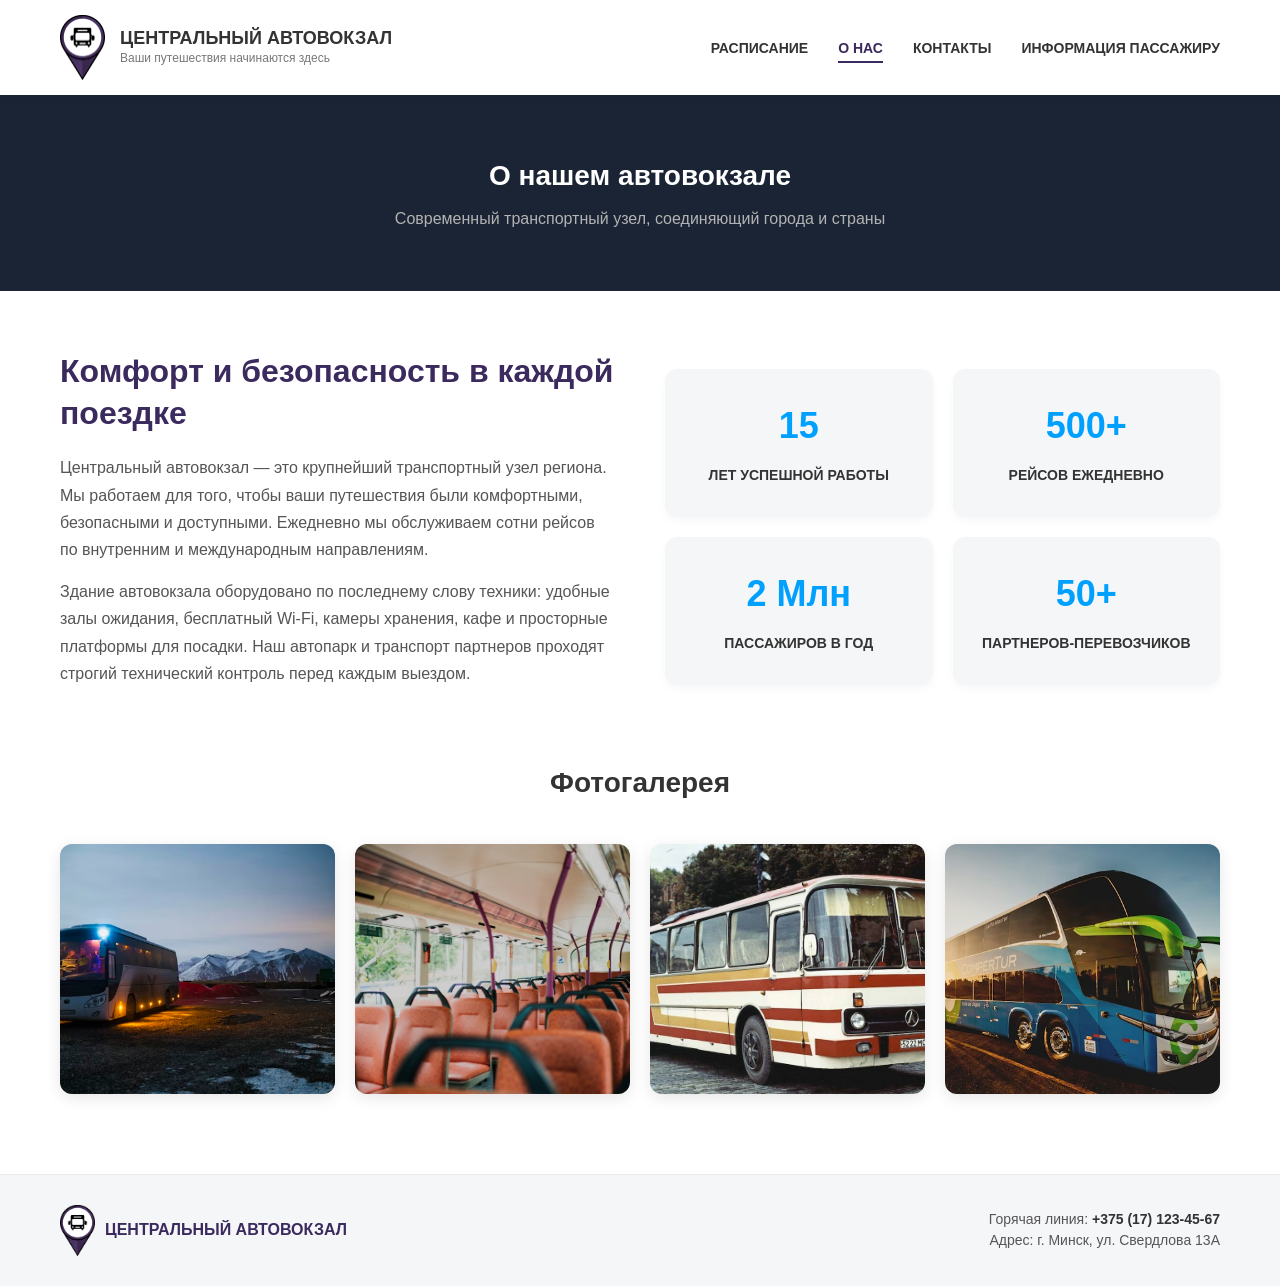
==== Курсовая КЯР/Bus station/about.html @ e3fa8789 "Add files via upload" ====
<!DOCTYPE html>
<html lang="ru">
<head>
    <meta charset="UTF-8">
    <meta name="viewport" content="width=device-width, initial-scale=1.0">
    <title>Центральный Автовокзал - О нас</title>
    <link rel="stylesheet" href="css/style1.css">
</head>
<body>

    <header class="header">
        <div class="container header-inner">
            <a href="index.html" class="logo">
                <img src="materials/Group 3.png" alt="Логотип">
                <div class="logo-text">
                    <span class="logo-title">ЦЕНТРАЛЬНЫЙ АВТОВОКЗАЛ</span>
                    <span>Ваши путешествия начинаются здесь</span>
                </div>
            </a>
            
            <button class="burger-menu" aria-label="Открыть меню">
                <span></span>
                <span></span>
                <span></span>
            </button>
            
            <nav class="main-nav">
                <ul>
                    <li><a href="schedule.html">РАСПИСАНИЕ</a></li>
                    <li><a href="about.html">О НАС</a></li>
                    <li><a href="contacts.html">КОНТАКТЫ</a></li>
                    <li><a href="info.html">ИНФОРМАЦИЯ ПАССАЖИРУ</a></li>
                </ul>
            </nav>
        </div>
    </header>

    <main>
        <section class="page-header bg-dark">
            <div class="container">
                <h1 class="section-title">О нашем автовокзале</h1>
                <p>Современный транспортный узел, соединяющий города и страны</p>
            </div>
        </section>

        <section class="about-section">
            <div class="container">
                <div class="about-content">
                    <div class="about-text">
                        <h2>Комфорт и безопасность в каждой поездке</h2>
                        <p>Центральный автовокзал — это крупнейший транспортный узел региона. Мы работаем для того, чтобы ваши путешествия были комфортными, безопасными и доступными. Ежедневно мы обслуживаем сотни рейсов по внутренним и международным направлениям.</p>
                        <p>Здание автовокзала оборудовано по последнему слову техники: удобные залы ожидания, бесплатный Wi-Fi, камеры хранения, кафе и просторные платформы для посадки. Наш автопарк и транспорт партнеров проходят строгий технический контроль перед каждым выездом.</p>
                    </div>
                    
                    <div class="about-stats">
                        <div class="stat-card">
                            <span class="stat-number">15</span>
                            <span class="stat-label">Лет успешной работы</span>
                        </div>
                        <div class="stat-card">
                            <span class="stat-number">500+</span>
                            <span class="stat-label">Рейсов ежедневно</span>
                        </div>
                        <div class="stat-card">
                            <span class="stat-number">2 Млн</span>
                            <span class="stat-label">Пассажиров в год</span>
                        </div>
                        <div class="stat-card">
                            <span class="stat-number">50+</span>
                            <span class="stat-label">Партнеров-перевозчиков</span>
                        </div>
                    </div>
                </div>
            </div>
        </section>

        <section class="gallery-section">
            <div class="container">
                <h2 class="gallery-title">Фотогалерея</h2>
                <div class="gallery-grid">
                    <div class="gallery-item">
                        <img src="materials/busmountauin.avif" alt="Автобус в горах">
                    </div>
                    <div class="gallery-item">
                        <img src="materials/salon.avif" alt="Салон">
                    </div>
                    <div class="gallery-item">
                        <img src="materials/ussrbus.jpg" alt="Старый автобус">
                    </div>
                    <div class="gallery-item">
                        <img src="materials/modernbus.avif" alt="Современный автобус">
                    </div>
                </div>
            </div>
        </section>
    </main>

    <footer class="footer">
        <div class="container footer-inner">
            <div class="footer-logo">
                <img src="materials/Group 3.png" alt="">
                <span class="footer-title">ЦЕНТРАЛЬНЫЙ АВТОВОКЗАЛ</span>
            </div> 
            <div class="footer-contacts">
                <p>Горячая линия: <span class="fw-bold">+375 (17) 123-45-67</span></p>
                <p>Адрес: г. Минск, ул. Свердлова 13А</p>
            </div>
        </div>
    </footer>

    <script src="js/main.js"></script>
</body>
</html>
---- Курсовая КЯР/Bus station/css/style1.css ----
/* ==========================================
   1. БАЗОВЫЕ НАСТРОЙКИ (Reset)
   ========================================== */
* {
  margin: 0;
  padding: 0;
  box-sizing: border-box;
}

body {
  font-family: 'Segoe UI', Roboto, Helvetica, Arial, sans-serif;
  color: #333333;
  background-color: #ffffff;
  line-height: 1.5;
}

a {
  text-decoration: none;
  color: inherit;
  transition: all 0.3s ease;
}

ul {
  list-style: none;
}

.container {
  max-width: 1200px;
  margin: 0 auto;
  padding: 0 20px;
}

.fw-bold {
  font-weight: bold;
}

button {
  cursor: pointer;
  border: none;
  font-family: inherit;
  transition: all 0.3s ease;
}

.btn-primary {
  background-color: #3B2A5D;
  color: #ffffff;
  padding: 12px 25px;
  border-radius: 6px;
  font-weight: 600;
  font-size: 16px;
}

.btn-primary:hover {
  background-color: #2a1e42;
}

.section-title {
  font-size: 28px;
  margin-bottom: 30px;
  color: #ffffff;
}

.bg-dark {
  background-color: #1b2434;
  color: #ffffff;
  padding: 60px 0;
}

/* ==========================================
   2. ШАПКА САЙТА (Header)
   ========================================== */
.header {
  background: #ffffff;
  padding: 15px 0;
  box-shadow: 0 2px 10px rgba(0, 0, 0, 0.05);
  position: sticky;
  top: 0;
  z-index: 100;
}

.header .header-inner {
  display: flex;
  justify-content: space-between;
  align-items: center;
}

.header .logo {
  display: flex;
  align-items: center;
  gap: 15px;
}

/* Настройки картинки логотипа в шапке */
.header .logo img {
  width: 45px;
  height: auto;
  object-fit: contain;
}

.header .logo .logo-text {
  display: flex;
  flex-direction: column;
}

.header .logo .logo-text .logo-title {
  font-weight: bold;
  font-size: 18px;
  color: #333333;
  line-height: 1.2;
}

.header .logo .logo-text span {
  font-size: 12px;
  color: #777777;
}

.header .main-nav ul {
  display: flex;
  gap: 30px;
}

.header .main-nav ul a {
  font-size: 14px;
  font-weight: 600;
  color: #333333;
}

.header .main-nav ul a:hover {
  color: #3B2A5D; /* Наш фирменный фиолетовый при наведении */
}

.header .burger-menu {
  display: none;
  flex-direction: column;
  gap: 5px;
  background: none;
  border: none;
  cursor: pointer;
  padding: 5px;
  z-index: 101;
}
.header .burger-menu span {
  display: block;
  width: 25px;
  height: 3px;
  background-color: #333333;
  transition: all 0.3s ease;
}
.header .burger-menu.active span:nth-child(1) {
  transform: translateY(8px) rotate(45deg);
}
.header .burger-menu.active span:nth-child(2) {
  opacity: 0;
}
.header .burger-menu.active span:nth-child(3) {
  transform: translateY(-8px) rotate(-45deg);
}

@media (max-width: 900px) {
  .header .burger-menu {
    display: flex;
  }
  .header .main-nav {
    position: absolute;
    top: 100%;
    left: 0;
    width: 100%;
    background: #ffffff;
    box-shadow: 0 10px 15px rgba(0, 0, 0, 0.05);
    padding: 20px 0;
    opacity: 0;
    visibility: hidden;
    transform: translateY(-10px);
    transition: all 0.3s ease;
  }
  .header .main-nav.active {
    opacity: 1;
    visibility: visible;
    transform: translateY(0);
  }
  .header .main-nav ul {
    flex-direction: column;
    align-items: center;
    gap: 20px;
  }
}

/* ==========================================
   3. ГЛАВНАЯ СТРАНИЦА: ГЛАВНЫЙ ЭКРАН И ФОРМА (Hero)
   ========================================== */
.hero {
  background: linear-gradient(rgba(0, 0, 0, 0.4), rgba(0, 0, 0, 0.4)), url("https://images.unsplash.com/photo-1544620347-c4fd4a3d5957?q=80&w=1920&auto=format&fit=crop") center/cover;
  padding: 100px 0;
  text-align: center;
  color: #ffffff;
}

.hero h1 {
  font-size: 42px;
  margin-bottom: 40px;
  text-shadow: 0 2px 4px rgba(0, 0, 0, 0.5);
}

.hero .search-form {
  background: rgba(255, 255, 255, 0.95);
  padding: 20px;
  border-radius: 12px;
  display: flex;
  gap: 15px;
  align-items: flex-end;
  max-width: 900px;
  margin: 0 auto;
  color: #333333;
  text-align: left;
}

.hero .search-form .form-group {
  flex: 1;
  display: flex;
  flex-direction: column;
  gap: 8px;
}

.hero .search-form .form-group label {
  font-size: 12px;
  font-weight: 600;
  color: #555555;
}

.hero .search-form .form-group input,
.hero .search-form .form-group select {
  padding: 12px;
  border: 1px solid #dddddd;
  border-radius: 6px;
  font-size: 16px;
  outline: none;
}

.hero .search-form .form-group input:focus,
.hero .search-form .form-group select:focus {
  border-color: #3B2A5D;
}

.hero .search-form .btn-submit {
  background-color: #3B2A5D;
  color: #ffffff;
  padding: 14px 30px;
  border-radius: 6px;
  font-weight: bold;
  font-size: 16px;
  height: 45px;
}

.hero .search-form .btn-submit:hover {
  background-color: #2a1e42;
}

@media (max-width: 768px) {
  .hero .search-form {
    flex-direction: column;
    align-items: stretch;
  }
  .hero .search-form .btn-submit {
    height: auto;
    margin-top: 10px;
  }
}

/* ==========================================
   4. ГЛАВНАЯ СТРАНИЦА: СЕТКА КАРТОЧЕК (Преимущества и шаги)
   ========================================== */
.steps-grid,
.advantages-grid,
.reviews-grid {
  display: grid;
  grid-template-columns: repeat(auto-fit, minmax(250px, 1fr));
  gap: 20px;
}

.step-card,
.adv-card {
  background: #ffffff;
  color: #333333;
  padding: 25px;
  border-radius: 12px;
  box-shadow: 0 4px 15px rgba(0, 0, 0, 0.1);
}

.step-card .icon-wrapper,
.adv-card .icon-wrapper {
  margin-bottom: 20px;
}

.step-card h3,
.adv-card h3 {
  font-size: 18px;
  margin-bottom: 10px;
  color: #1a1a1a;
}

.step-card p,
.adv-card p {
  font-size: 14px;
  color: #666666;
}

/* ==========================================
   5. ГЛАВНАЯ СТРАНИЦА: ОТЗЫВЫ И ПОДПИСКА
   ========================================== */
.reviews-header {
  display: flex;
  justify-content: space-between;
  align-items: center;
  margin-bottom: 30px;
}

.reviews-header .section-title {
  margin-bottom: 0;
}

.reviews-header .all-reviews-link {
  color: #00A0FF;
  font-weight: 600;
}

.reviews-header .all-reviews-link:hover {
  text-decoration: underline;
}

.review-card {
  background: #ffffff;
  color: #333333;
  padding: 20px;
  border-radius: 12px;
  display: flex;
  flex-direction: column;
  gap: 15px;
}

.review-card .review-header {
  display: flex;
  align-items: center;
  gap: 15px;
}

.review-card .review-header .avatar {
  width: 40px;
  height: 40px;
  border-radius: 50%;
  background: #00A0FF;
  color: #ffffff;
  display: flex;
  justify-content: center;
  align-items: center;
  font-weight: bold;
}

.review-card .review-header .author-info .author-name {
  display: block;
  font-size: 16px;
  font-weight: bold;
}

.review-card .review-header .author-info span {
  font-size: 12px;
  color: #888888;
}

.review-card .review-text {
  font-size: 14px;
  color: #444444;
  line-height: 1.4;
  flex-grow: 1;
}

.review-card .rating {
  color: #f39c12;
  font-weight: bold;
}

.subscribe {
  padding: 60px 0;
  background-color: #f5f6f8;
}

.subscribe .subscribe-inner {
  display: flex;
  justify-content: space-between;
  align-items: center;
  background: #ffffff;
  padding: 40px;
  border-radius: 12px;
  box-shadow: 0 4px 20px rgba(0, 0, 0, 0.05);
  gap: 40px;
}

.subscribe .subscribe-text {
  flex: 1;
}

.subscribe .subscribe-text h2 {
  font-size: 28px;
  margin-bottom: 15px;
}

.subscribe .subscribe-text p {
  color: #666666;
  margin-bottom: 25px;
}

.subscribe .subscribe-text .subscribe-form {
  display: flex;
  gap: 10px;
}

.subscribe .subscribe-text .subscribe-form input {
  flex: 1;
  padding: 12px 15px;
  border: 1px solid #dddddd;
  border-radius: 6px;
  outline: none;
}

.subscribe .subscribe-text .subscribe-form .btn-primary:hover {
  background-color: #0080cc;
}

@media (max-width: 768px) {
  .subscribe .subscribe-inner {
    flex-direction: column;
    text-align: center;
  }
  .subscribe .subscribe-text .subscribe-form {
    flex-direction: column;
  }
}

/* ==========================================
   6. МОДАЛЬНОЕ ОКНО (Покупка билета)
   ========================================== */
.modal {
  margin: auto;
  padding: 0;
  border: none;
  border-radius: 12px;
  box-shadow: 0 10px 30px rgba(0, 0, 0, 0.3);
  max-width: 400px;
  width: 90%;
}

.modal::backdrop {
  background: rgba(0, 0, 0, 0.6);
  backdrop-filter: blur(3px);
}

.modal .modal-content {
  padding: 30px;
  position: relative;
}

.modal .modal-content h2 {
  margin-bottom: 10px;
  color: #3B2A5D;
}

.modal .modal-content p {
  font-size: 14px;
  color: #666666;
  margin-bottom: 20px;
}

.modal .modal-content .close-modal {
  position: absolute;
  top: 15px;
  right: 15px;
  background: none;
  font-size: 24px;
  color: #999999;
}

.modal .modal-content .close-modal:hover {
  color: #333333;
}

.modal .modal-content .form-group {
  margin-bottom: 15px;
  display: flex;
  flex-direction: column;
  gap: 5px;
}

.modal .modal-content .form-group label {
  font-size: 13px;
  font-weight: 600;
}

.modal .modal-content .form-group input {
  padding: 10px;
  border: 1px solid #cccccc;
  border-radius: 6px;
}

.modal .text-center {
  text-align: center;
}
.modal .btn-full {
  width: 100%;
}

/* ==========================================
   7. СТРАНИЦА РАСПИСАНИЯ
   ========================================== */
.page-header {
  padding: 60px 0;
  text-align: center;
}

.page-header .section-title {
  margin-bottom: 10px;
}

.page-header p {
  color: #b3b3b3;
  font-size: 16px;
}

.schedule-section {
  padding: 60px 0;
  background-color: #f5f6f8;
  min-height: 60vh;
}

.schedule-filters {
  background: #ffffff;
  padding: 25px;
  border-radius: 12px;
  margin-bottom: 40px;
  box-shadow: 0 4px 15px rgba(0, 0, 0, 0.05);
}

.schedule-filters .search-form {
  display: flex;
  flex-wrap: wrap;
  gap: 20px;
  align-items: flex-end;
}

.schedule-filters .search-form .form-group {
  flex: 1;
  min-width: 200px;
  margin-bottom: 0;
}

.schedule-filters .search-form .form-group label {
  font-size: 13px;
  text-transform: uppercase;
  margin-bottom: 8px;
  display: block;
}

.schedule-filters .search-form .form-group input {
  width: 100%;
  height: 45px;
  padding: 12px 15px;
  border: 1px solid #dddddd;
  border-radius: 6px;
  font-size: 16px;
  outline: none;
  transition: border-color 0.3s ease;
}

.schedule-filters .search-form .form-group input:focus {
  border-color: #3B2A5D;
}

.schedule-filters .search-form .btn-submit {
  background-color: #3B2A5D;
  color: #ffffff;
  padding: 0 30px;
  border-radius: 6px;
  font-weight: bold;
  font-size: 16px;
  height: 45px;
  white-space: nowrap;
}

.schedule-filters .search-form .btn-submit:hover {
  background-color: #2a1e42;
}

#schedule-container {
  display: flex;
  flex-direction: column;
  gap: 15px;
}

.route-card {
  background: #ffffff;
  border-radius: 12px;
  padding: 20px 25px;
  display: flex;
  justify-content: space-between;
  align-items: center;
  box-shadow: 0 2px 8px rgba(0, 0, 0, 0.05);
  border: 1px solid transparent;
  transition: all 0.3s ease;
}

.route-card:hover {
  border-color: #00A0FF;
  box-shadow: 0 5px 15px rgba(0, 0, 0, 0.1);
  transform: translateY(-2px);
}

.route-card .route-info {
  display: flex;
  align-items: center;
  gap: 20px;
}

.route-card .route-info .route-icon {
  width: 50px;
  height: 50px;
  background: rgba(59, 42, 93, 0.1);
  border-radius: 50%;
  display: flex;
  justify-content: center;
  align-items: center;
  color: #3B2A5D;
}

.route-card .route-info .route-details h4 {
  font-size: 18px;
  margin-bottom: 5px;
  color: #333333;
}

.route-card .route-info .route-details .time {
  font-weight: 700;
  color: #3B2A5D;
  margin-right: 15px;
  font-size: 16px;
}

.route-card .route-info .route-details .meta {
  font-size: 13px;
  color: #666666;
  display: inline-block;
}

.route-card .route-action {
  display: flex;
  align-items: center;
  gap: 25px;
}

.route-card .route-action .price {
  font-size: 22px;
  font-weight: 700;
  color: #333333;
}

.route-card .route-action .btn-buy {
  background-color: #3B2A5D;
  color: #ffffff;
  padding: 10px 20px;
  border-radius: 6px;
  font-size: 14px;
}

.route-card .route-action .btn-buy:hover {
  background-color: #00A0FF;
}

@media (max-width: 768px) {
  .route-card {
    flex-direction: column;
    align-items: flex-start;
    gap: 20px;
  }
  .route-card .route-action {
    width: 100%;
    justify-content: space-between;
    border-top: 1px solid #eeeeee;
    padding-top: 15px;
  }
}

/* ==========================================
   8. СТРАНИЦА "О НАС"
   ========================================== */
.about-section {
  padding: 60px 0;
  background-color: #ffffff;
}

.about-content {
  display: flex;
  gap: 50px;
  align-items: center;
}

.about-text {
  flex: 1;
}

.about-text h2 {
  font-size: 32px;
  color: #3B2A5D;
  margin-bottom: 20px;
  line-height: 1.3;
}

.about-text p {
  color: #555555;
  font-size: 16px;
  margin-bottom: 15px;
  line-height: 1.7;
}

.about-stats {
  flex: 1;
  display: grid;
  grid-template-columns: repeat(2, 1fr);
  gap: 20px;
}

.stat-card {
  background: #f5f6f8;
  padding: 30px 20px;
  border-radius: 12px;
  text-align: center;
  box-shadow: 0 4px 10px rgba(0, 0, 0, 0.03);
  transition: transform 0.3s ease;
}

.stat-card:hover {
  transform: translateY(-5px);
}

.stat-card .stat-number {
  display: block;
  font-size: 36px;
  font-weight: bold;
  color: #00A0FF;
  margin-bottom: 10px;
}

.stat-card .stat-label {
  font-size: 14px;
  color: #333333;
  font-weight: 600;
  text-transform: uppercase;
}

.gallery-title {
  text-align: center;
  margin-bottom: 40px;
  color: #333333;
  font-size: 28px;
}

.gallery-section {
  padding: 0 0 80px 0;
  background-color: #ffffff;
}

.gallery-grid {
  display: grid;
  grid-template-columns: repeat(auto-fit, minmax(250px, 1fr));
  gap: 20px;
}

.gallery-item {
  border-radius: 12px;
  overflow: hidden;
  height: 250px;
  box-shadow: 0 4px 15px rgba(0, 0, 0, 0.1);
}

.gallery-item img {
  width: 100%;
  height: 100%;
  object-fit: cover;
  transition: transform 0.5s ease;
}

.gallery-item:hover img {
  transform: scale(1.05);
}

@media (max-width: 900px) {
  .about-content {
    flex-direction: column;
  }
}

@media (max-width: 500px) {
  .about-stats {
    grid-template-columns: 1fr;
  }
}

/* ==========================================
   9. СТРАНИЦА КОНТАКТОВ
   ========================================== */
.contacts-section {
  padding: 60px 0;
  background-color: #f5f6f8;
}

/* Иконки с информацией */
.contacts-info-blocks {
  display: grid;
  grid-template-columns: repeat(auto-fit, minmax(220px, 1fr));
  gap: 25px;
}

.info-block {
  display: flex;
  gap: 15px;
  align-items: flex-start;
}

.info-icon {
  width: 45px;
  height: 45px;
  background: rgba(0, 160, 255, 0.1);
  border-radius: 50%;
  display: flex;
  justify-content: center;
  align-items: center;
  flex-shrink: 0;
}

.info-block h4 {
  font-size: 16px;
  color: #333333;
  margin-bottom: 5px;
}

.info-block p {
  font-size: 14px;
  color: #666666;
  line-height: 1.5;
}

/* Обертка для формы и фото */
.form-and-photo-wrapper {
  display: flex;
  gap: 40px;
  align-items: stretch; /* Эта строчка делает их одинаковой высоты! */
}

/* Форма обратной связи */
.feedback-form-container {
  flex: 1; 
  background: #ffffff;
  padding: 30px;
  border-radius: 12px;
  box-shadow: 0 4px 15px rgba(0, 0, 0, 0.05);
  /* ДОБАВЛЕНО: делаем карточку гибкой колонкой */
  display: flex;
  flex-direction: column;
}

.feedback-form-container h3 {
  color: #3B2A5D;
  margin-bottom: 5px;
  font-size: 22px;
}

.feedback-form {
  display: flex;
  flex-direction: column;
  gap: 15px;
  /* ИЗМЕНЕНО: вместо height: 100% используем flex-grow */
  flex-grow: 1; 
}

.feedback-form input,
.feedback-form textarea {
  width: 100%;
  padding: 12px 15px;
  border: 1px solid #dddddd;
  border-radius: 6px;
  font-family: inherit;
  font-size: 16px;
  outline: none;
  transition: border-color 0.3s ease;
}

.feedback-form input:focus,
.feedback-form textarea:focus {
  border-color: #3B2A5D;
}

.feedback-form textarea {
  resize: vertical;
  min-height: 120px;
  flex-grow: 1; /* Заставляет поле текста занимать всё свободное место по высоте */
}

.feedback-form button {
  background-color: #3B2A5D;
  color: #ffffff;
  padding: 14px 20px;
  border: none;
  border-radius: 6px;
  font-size: 16px;
  font-weight: 600;
  cursor: pointer;
  transition: background-color 0.3s ease;
  margin-top: 10px;
}

.feedback-form button:hover {
  background-color: #00A0FF;
}

/* Блок с фотографией */
.contacts-map {
  flex: 1; /* Картинка занимает вторые 50% ширины */
  border-radius: 12px;
  overflow: hidden;
  box-shadow: 0 4px 15px rgba(0, 0, 0, 0.05);
  background-color: #ffffff;
  display: flex;
}

.contacts-map img {
  width: 100%;
  height: 100%;
  object-fit: cover;
}

/* Адаптивность для мобильных телефонов */
@media (max-width: 768px) {
  .form-and-photo-wrapper {
    flex-direction: column; /* На телефоне они встанут друг под друга */
  }
  .contacts-map {
    min-height: 300px; /* Минимальная высота для фото на телефоне */
  }
}

/* ==========================================
   10. СТРАНИЦА "ИНФОРМАЦИЯ ПАССАЖИРУ" (Аккордеон)
   ========================================== */
.info-section {
  padding: 60px 0;
  background-color: #f5f6f8;
  min-height: 50vh;
}

.info-container {
  max-width: 800px;
  margin: 0 auto;
}

.accordion details {
  background: #ffffff;
  margin-bottom: 15px;
  border-radius: 8px;
  box-shadow: 0 2px 10px rgba(0, 0, 0, 0.05);
  overflow: hidden;
  transition: all 0.3s ease;
}

.accordion summary {
  padding: 20px 25px;
  font-size: 16px;
  font-weight: 600;
  color: #333333;
  cursor: pointer;
  list-style: none;
  display: flex;
  justify-content: space-between;
  align-items: center;
  transition: background-color 0.3s ease;
}

.accordion summary::-webkit-details-marker {
  display: none;
}

.accordion summary:hover {
  background-color: #fafafa;
  color: #3B2A5D;
}

.accordion summary::after {
  content: '+';
  font-size: 24px;
  color: #00A0FF;
  font-weight: 300;
  transition: transform 0.3s ease;
}

.accordion details[open] summary::after {
  content: '−';
  transform: rotate(180deg);
}

.accordion details[open] summary {
  border-bottom: 1px solid #eeeeee;
  color: #3B2A5D;
}

.accordion .details-content {
  padding: 20px 25px;
  font-size: 14px;
  color: #555555;
  line-height: 1.6;
  background-color: #ffffff;
}

/* ==========================================
   11. ПОДВАЛ (Footer)
   ========================================== */
.footer {
  background-color: #f5f6f8;
  padding: 30px 0;
  border-top: 1px solid #eaeaea;
}

.footer .footer-inner {
  display: flex;
  justify-content: space-between;
  align-items: center;
  flex-wrap: wrap; /* Для переноса на мобильных */
  gap: 20px;
}

.footer .footer-logo {
  display: flex;
  align-items: center;
  gap: 10px;
}

/* Настройки картинки логотипа в подвале */
.footer .footer-logo img {
  width: 35px;
  height: auto;
  object-fit: contain;
}

.footer .footer-logo .footer-title {
  color: #3B2A5D;
  font-weight: bold;
}

.footer .footer-links {
  display: flex;
  gap: 20px;
}

.footer .footer-links a {
  font-size: 14px;
  color: #555555;
}

.footer .footer-links a:hover {
  color: #3B2A5D;
}

.footer .footer-contacts {
  text-align: right;
  font-size: 14px;
  color: #555555;
}

.footer .footer-contacts .fw-bold {
  color: #333333;
  font-weight: bold;
}

@media (max-width: 768px) {
  .footer .footer-inner {
    flex-direction: column;
    text-align: center;
    align-items: center;
  }
  .footer .footer-contacts {
    text-align: center;
  }
}
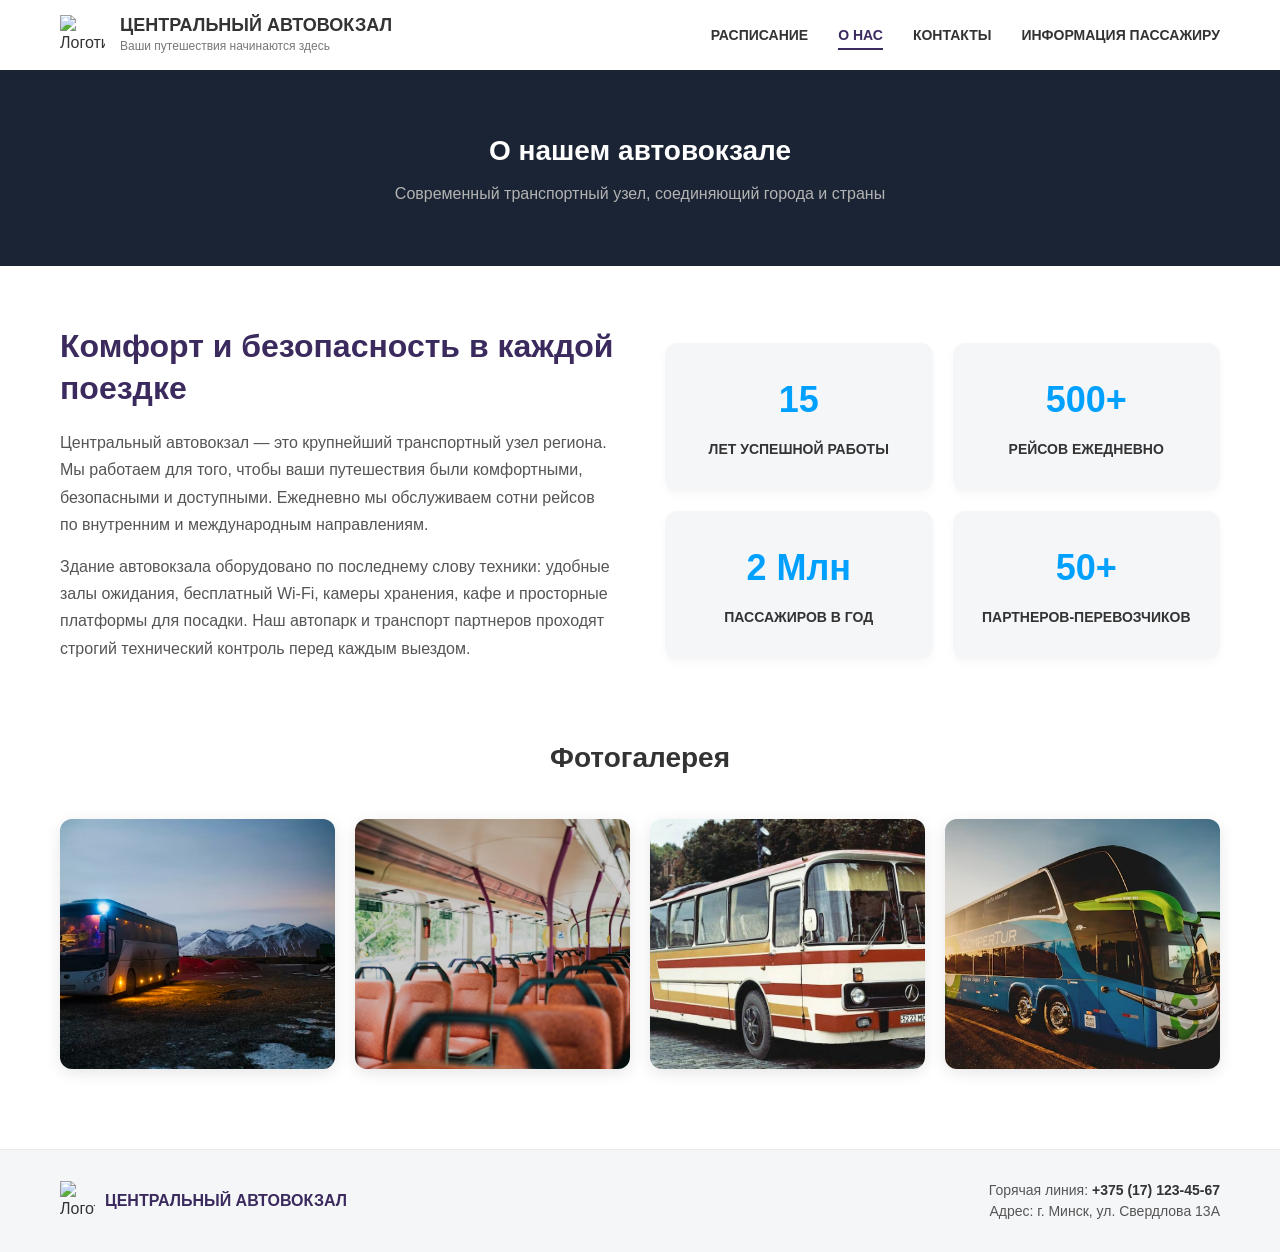
==== commit bc8a8909: "Add files via upload" ====
--- a/Курсовая КЯР/Bus station/about.html
+++ b/Курсовая КЯР/Bus station/about.html
@@ -11,7 +11,7 @@
     <header class="header">
         <div class="container header-inner">
             <a href="index.html" class="logo">
-                <img src="materials/Group 3.png" alt="Логотип">
+                <img src="materials/logo.png" alt="Логотип">
                 <div class="logo-text">
                     <span class="logo-title">ЦЕНТРАЛЬНЫЙ АВТОВОКЗАЛ</span>
                     <span>Ваши путешествия начинаются здесь</span>
@@ -98,7 +98,7 @@
     <footer class="footer">
         <div class="container footer-inner">
             <div class="footer-logo">
-                <img src="materials/Group 3.png" alt="">
+                <img src="materials/logo.png" alt="Логотип">
                 <span class="footer-title">ЦЕНТРАЛЬНЫЙ АВТОВОКЗАЛ</span>
             </div> 
             <div class="footer-contacts">
